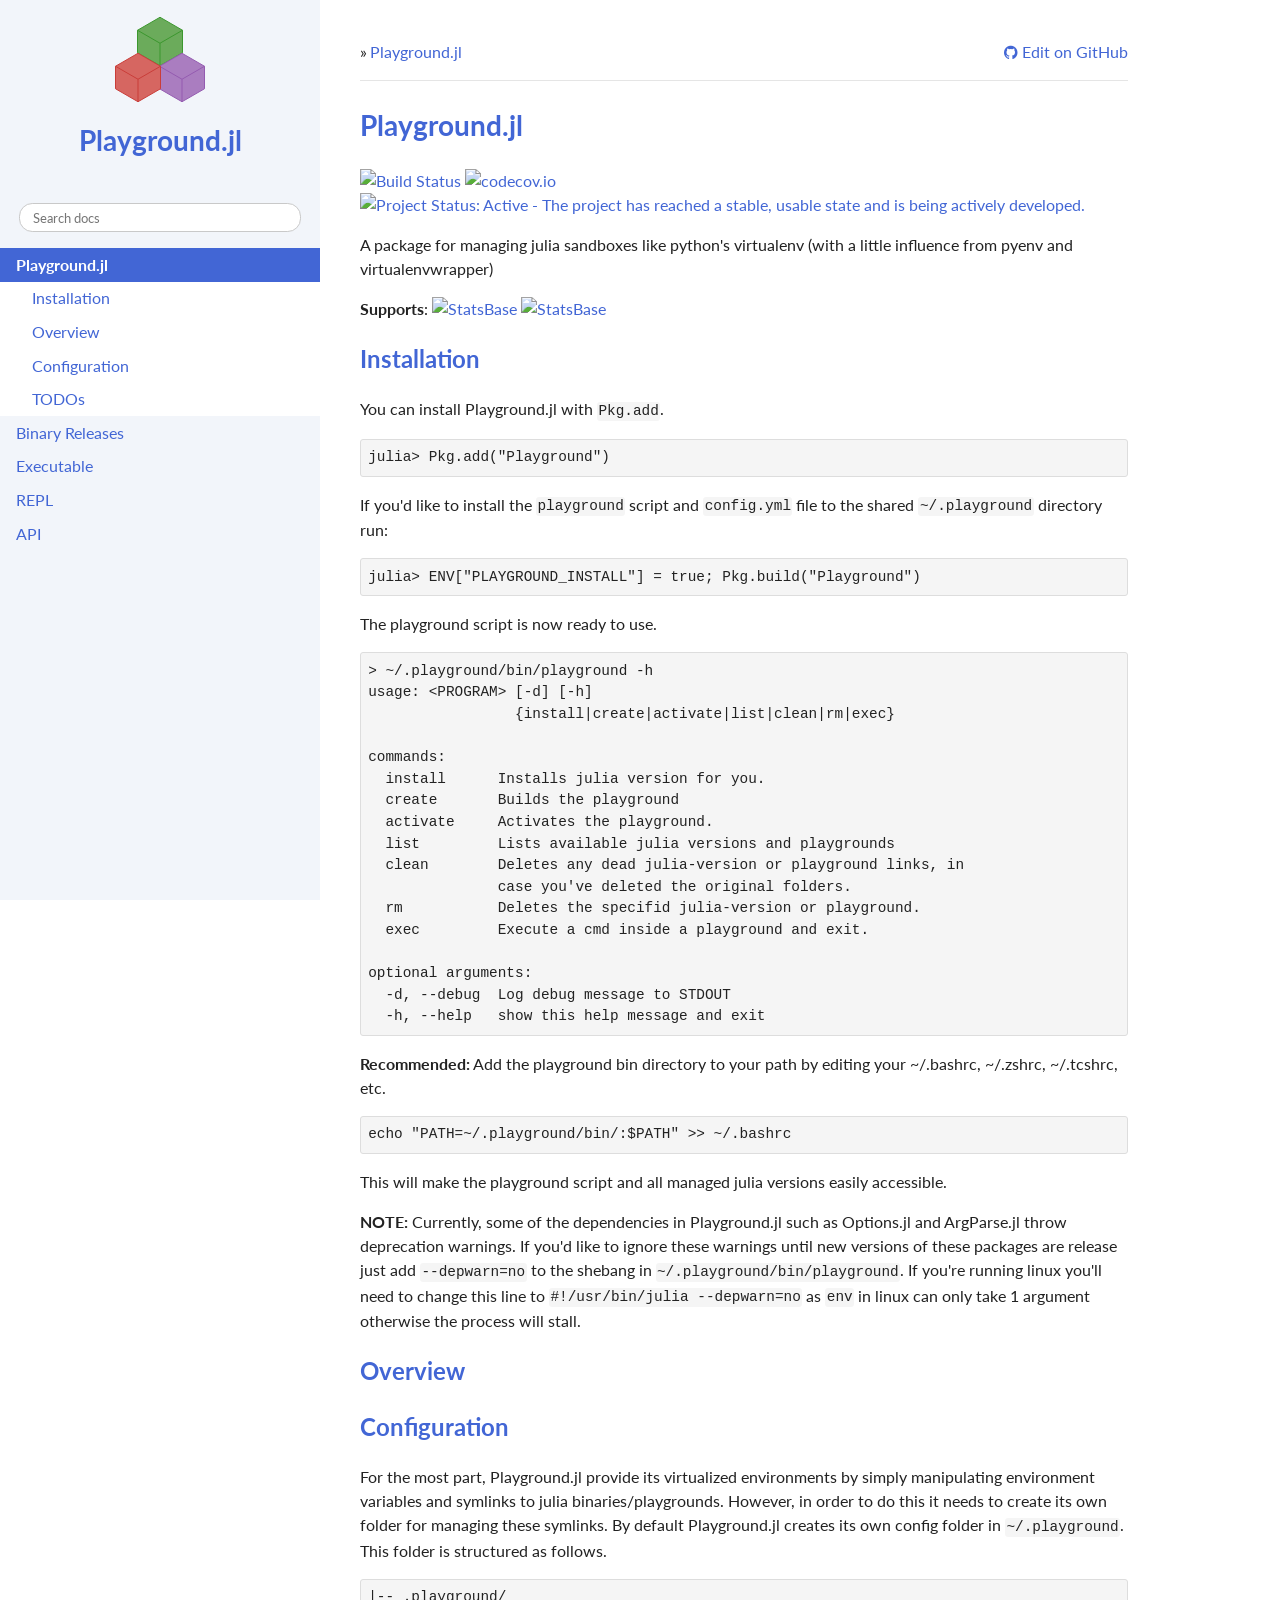
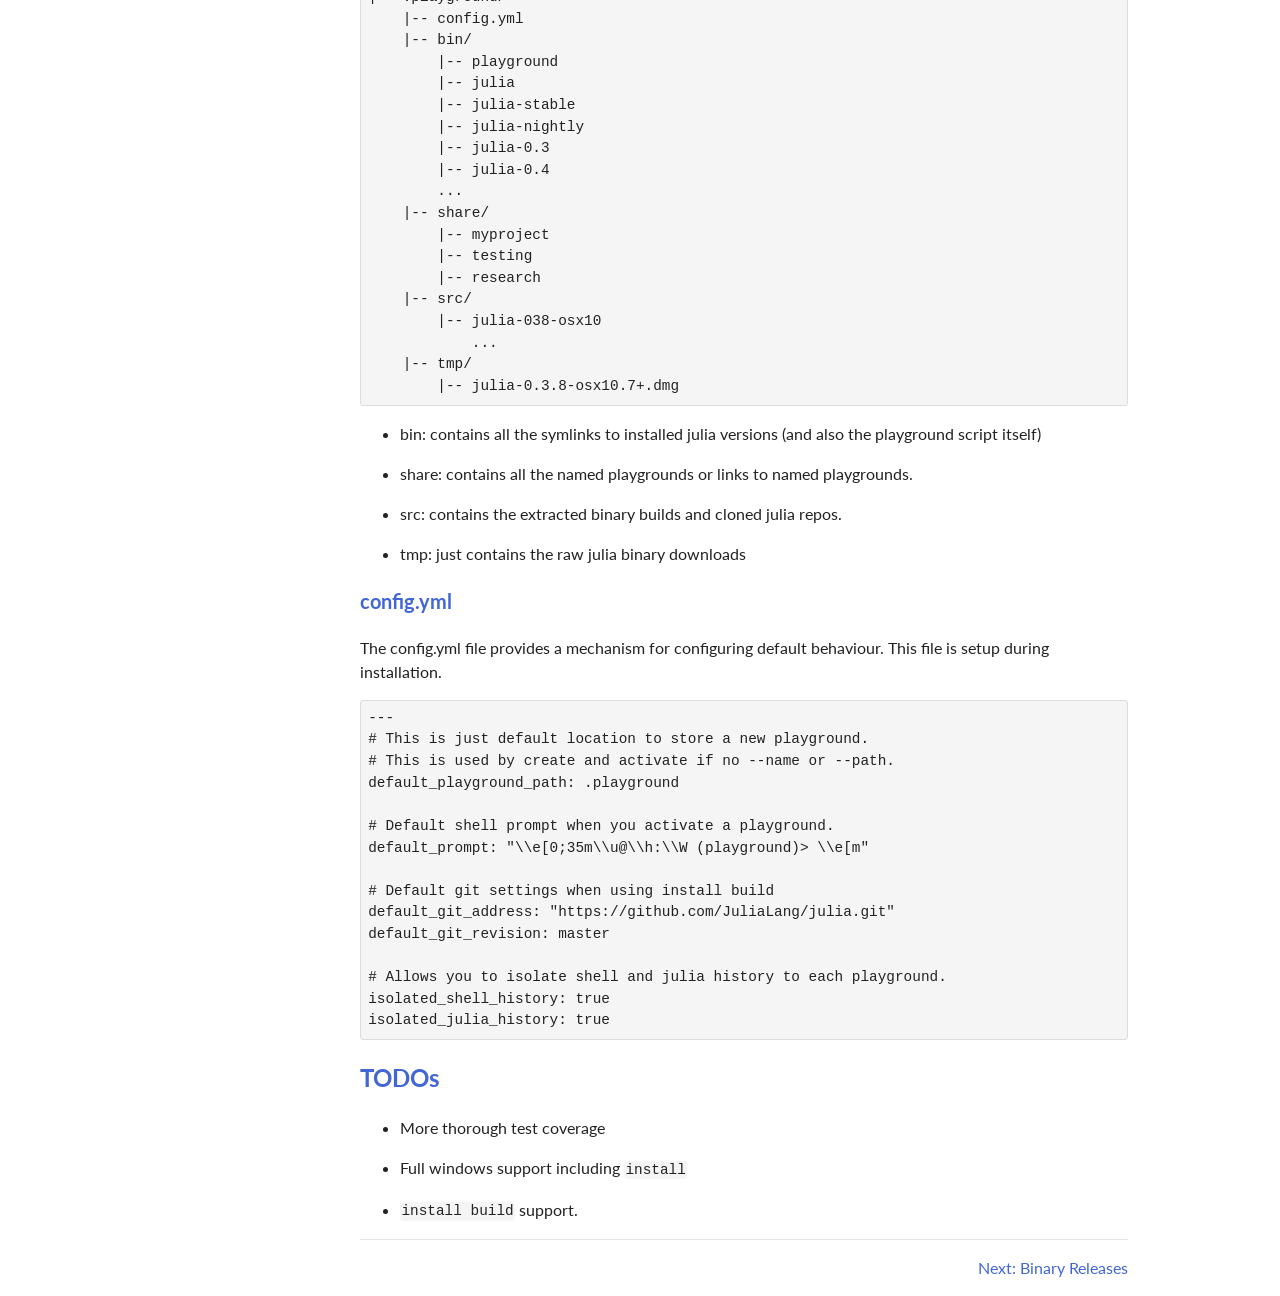
==== latest/index.html @ feac6e57 "build based on 93cf5fb" ====
<!DOCTYPE html>
<html lang="en"><head><meta charset="UTF-8"/><meta name="viewport" content="width=device-width, initial-scale=1.0"/><title>Playground.jl · Playground.jl</title><link href="https://cdnjs.cloudflare.com/ajax/libs/normalize/4.2.0/normalize.min.css" rel="stylesheet" type="text/css"/><link href="https://fonts.googleapis.com/css?family=Lato|Roboto+Mono" rel="stylesheet" type="text/css"/><link href="https://cdnjs.cloudflare.com/ajax/libs/font-awesome/4.6.3/css/font-awesome.min.css" rel="stylesheet" type="text/css"/><script>documenterBaseURL="."</script><script src="https://cdnjs.cloudflare.com/ajax/libs/require.js/2.2.0/require.min.js" data-main="assets/documenter.js"></script><script src="siteinfo.js"></script><script src="../versions.js"></script><link href="assets/highlightjs/default.css" rel="stylesheet" type="text/css"/><link href="assets/documenter.css" rel="stylesheet" type="text/css"/><link href="assets/playground.css" rel="stylesheet" type="text/css"/></head><body><nav class="toc"><a href="index.html"><img class="logo" src="assets/logo.png" alt="Playground.jl logo"/></a><h1>Playground.jl</h1><select id="version-selector" onChange="window.location.href=this.value" style="visibility: hidden"></select><form class="search" action="search.html"><input id="search-query" name="q" type="text" placeholder="Search docs"/></form><ul><li class="current"><a class="toctext" href="index.html">Playground.jl</a><ul class="internal"><li><a class="toctext" href="#Installation-1">Installation</a></li><li><a class="toctext" href="#Overview-1">Overview</a></li><li><a class="toctext" href="#Configuration-1">Configuration</a></li><li><a class="toctext" href="#TODOs-1">TODOs</a></li></ul></li><li><a class="toctext" href="binaries.html">Binary Releases</a></li><li><a class="toctext" href="executable.html">Executable</a></li><li><a class="toctext" href="repl.html">REPL</a></li><li><a class="toctext" href="api.html">API</a></li></ul></nav><article id="docs"><header><nav><ul><li><a href="index.html">Playground.jl</a></li></ul><a class="edit-page" href="https://github.com/rofinn/Playground.jl/tree/93cf5fbf18270cec70befbfcce1440424800cd14/docs/src/index.md"><span class="fa"></span> Edit on GitHub</a></nav><hr/><div id="topbar"><span>Playground.jl</span><a class="fa fa-bars" href="#"></a></div></header><h1><a class="nav-anchor" id="Playground.jl-1" href="#Playground.jl-1">Playground.jl</a></h1><p><a href="https://travis-ci.org/rofinn/Playground.jl"><img src="https://travis-ci.org/rofinn/Playground.jl.svg" alt="Build Status"/></a> <a href="http://codecov.io/github/rofinn/Playground.jl"><img src="http://codecov.io/github/rofinn/Playground.jl/coverage.svg" alt="codecov.io"/></a> <a href="http://www.repostatus.org/#active"><img src="http://www.repostatus.org/badges/latest/active.svg" alt="Project Status: Active - The project has reached a stable, usable state and is being actively developed."/></a></p><p>A package for managing julia sandboxes like python&#39;s virtualenv (with a little influence from pyenv and virtualenvwrapper)</p><p><strong>Supports</strong>: <a href="http://pkg.julialang.org/?pkg=Playground&amp;ver=0.5"><img src="http://pkg.julialang.org/badges/Playground_0.5.svg" alt="StatsBase"/></a> <a href="http://pkg.julialang.org/?pkg=Playground&amp;ver=0.6"><img src="http://pkg.julialang.org/badges/Playground_0.6.svg" alt="StatsBase"/></a></p><h2><a class="nav-anchor" id="Installation-1" href="#Installation-1">Installation</a></h2><p>You can install Playground.jl with <code>Pkg.add</code>.</p><pre><code class="language-julia">julia&gt; Pkg.add(&quot;Playground&quot;)</code></pre><p>If you&#39;d like to install the <code>playground</code> script and <code>config.yml</code> file to the shared <code>~/.playground</code> directory run:</p><pre><code class="language-julia">julia&gt; ENV[&quot;PLAYGROUND_INSTALL&quot;] = true; Pkg.build(&quot;Playground&quot;)</code></pre><p>The playground script is now ready to use.</p><pre><code class="language-shell">&gt; ~/.playground/bin/playground -h
usage: &lt;PROGRAM&gt; [-d] [-h]
                 {install|create|activate|list|clean|rm|exec}

commands:
  install      Installs julia version for you.
  create       Builds the playground
  activate     Activates the playground.
  list         Lists available julia versions and playgrounds
  clean        Deletes any dead julia-version or playground links, in
               case you&#39;ve deleted the original folders.
  rm           Deletes the specifid julia-version or playground.
  exec         Execute a cmd inside a playground and exit.

optional arguments:
  -d, --debug  Log debug message to STDOUT
  -h, --help   show this help message and exit</code></pre><p><strong>Recommended:</strong> Add the playground bin directory to your path by editing your ~/.bashrc, ~/.zshrc, ~/.tcshrc, etc.</p><pre><code class="language-shell">echo &quot;PATH=~/.playground/bin/:$PATH&quot; &gt;&gt; ~/.bashrc</code></pre><p>This will make the playground script and all managed julia versions easily accessible.</p><p><strong>NOTE:</strong> Currently, some of the dependencies in Playground.jl such as Options.jl and ArgParse.jl throw deprecation warnings. If you&#39;d like to ignore these warnings until new versions of these packages are release just add <code>--depwarn=no</code> to the shebang in <code>~/.playground/bin/playground</code>. If you&#39;re running linux you&#39;ll need to change this line to <code>#!/usr/bin/julia --depwarn=no</code> as <code>env</code> in linux can only take 1 argument otherwise the process will stall.</p><h2><a class="nav-anchor" id="Overview-1" href="#Overview-1">Overview</a></h2><h2><a class="nav-anchor" id="Configuration-1" href="#Configuration-1">Configuration</a></h2><p>For the most part, Playground.jl provide its virtualized environments by simply manipulating environment variables and symlinks to julia binaries/playgrounds. However, in order to do this it needs to create its own folder for managing these symlinks. By default Playground.jl creates its own config folder in <code>~/.playground</code>. This folder is structured as follows.</p><pre><code class="language-none">|-- .playground/
    |-- config.yml
    |-- bin/
        |-- playground
        |-- julia
        |-- julia-stable
        |-- julia-nightly
        |-- julia-0.3
        |-- julia-0.4
        ...
    |-- share/
        |-- myproject
        |-- testing
        |-- research
    |-- src/
        |-- julia-038-osx10
            ...
    |-- tmp/
        |-- julia-0.3.8-osx10.7+.dmg</code></pre><ul><li><p>bin: contains all the symlinks to installed julia versions (and also the playground script itself)</p></li><li><p>share: contains all the named playgrounds or links to named playgrounds.</p></li><li><p>src: contains the extracted binary builds and cloned julia repos.</p></li><li><p>tmp: just contains the raw julia binary downloads</p></li></ul><h3><a class="nav-anchor" id="config.yml-1" href="#config.yml-1">config.yml</a></h3><p>The config.yml file provides a mechanism for configuring default behaviour. This file is setup during installation.</p><pre><code class="language-none">---
# This is just default location to store a new playground.
# This is used by create and activate if no --name or --path.
default_playground_path: .playground

# Default shell prompt when you activate a playground.
default_prompt: &quot;\\e[0;35m\\u@\\h:\\W (playground)&gt; \\e[m&quot;

# Default git settings when using install build
default_git_address: &quot;https://github.com/JuliaLang/julia.git&quot;
default_git_revision: master

# Allows you to isolate shell and julia history to each playground.
isolated_shell_history: true
isolated_julia_history: true</code></pre><h2><a class="nav-anchor" id="TODOs-1" href="#TODOs-1">TODOs</a></h2><ul><li><p>More thorough test coverage</p></li><li><p>Full windows support including <code>install</code></p></li><li><p><code>install build</code> support.</p></li></ul><footer><hr/><a class="next" href="binaries.html"><span class="direction">Next</span><span class="title">Binary Releases</span></a></footer></article></body></html>
---- latest/assets/highlightjs/default.css ----
/*

Original highlight.js style (c) Ivan Sagalaev <maniac@softwaremaniacs.org>

*/

.hljs {
  display: block;
  overflow-x: auto;
  padding: 0.5em;
  background: #F0F0F0;
}


/* Base color: saturation 0; */

.hljs,
.hljs-subst {
  color: #444;
}

.hljs-comment {
  color: #888888;
}

.hljs-keyword,
.hljs-attribute,
.hljs-selector-tag,
.hljs-meta-keyword,
.hljs-doctag,
.hljs-name {
  font-weight: bold;
}


/* User color: hue: 0 */

.hljs-type,
.hljs-string,
.hljs-number,
.hljs-selector-id,
.hljs-selector-class,
.hljs-quote,
.hljs-template-tag,
.hljs-deletion {
  color: #880000;
}

.hljs-title,
.hljs-section {
  color: #880000;
  font-weight: bold;
}

.hljs-regexp,
.hljs-symbol,
.hljs-variable,
.hljs-template-variable,
.hljs-link,
.hljs-selector-attr,
.hljs-selector-pseudo {
  color: #BC6060;
}


/* Language color: hue: 90; */

.hljs-literal {
  color: #78A960;
}

.hljs-built_in,
.hljs-bullet,
.hljs-code,
.hljs-addition {
  color: #397300;
}


/* Meta color: hue: 200 */

.hljs-meta {
  color: #1f7199;
}

.hljs-meta-string {
  color: #4d99bf;
}


/* Misc effects */

.hljs-emphasis {
  font-style: italic;
}

.hljs-strong {
  font-weight: bold;
}
---- latest/assets/documenter.css ----
/*
 * The default CSS style for Documenter.jl generated sites
 *
 * Heavily inspired by the Julia Sphinx theme
 *     https://github.com/JuliaLang/JuliaDoc
 * which extends the sphinx_rtd_theme
 *     https://github.com/snide/sphinx_rtd_theme
 *
 * Part of Documenter.jl
 *     https://github.com/JuliaDocs/Documenter.jl
 *
 * License: MIT
 */

/* fonts */
body, input {
  font-family: 'Lato', 'Helvetica Neue', Arial, sans-serif;
  font-size: 16px;
  color: #222;
  text-rendering: optimizeLegibility;
}

pre, code {
  font-family: 'Roboto Mono', Monaco, courier, monospace;
  font-size: 0.90em;
}

pre code {
  font-size: 1em;
}

a {
    color: #2980b9;
    text-decoration: none;
}

a:hover {
    color: #3091d1;
}

a:visited {
    color: #9b59b6;
}

body {
    line-height: 1.5;
}

h1 { font-size: 1.75em; }
h2 { font-size: 1.50em; }
h3 { font-size: 1.25em; }
h4 { font-size: 1.15em; }
h5 { font-size: 1.10em; }
h6 { font-size: 1em; }

h4, h5, h6 {
    margin: 1em 0;
}

img {
    max-width: 100%;
}

table {
    border-collapse: collapse;
    margin: 1em 0;
}

th, td {
    border: 1px solid #e1e4e5;
    padding: 0.5em 1em;
}

th {
    border-bottom-width: 2px;
}

tr:nth-child(even) {
    background-color: #f3f6f6;
}

hr {
    border: 0;
    border-top: 1px solid #e5e5e5;
}

/* Inline code and code blocks */

code {
    padding: 0.1em;
    background-color: rgba(0,0,0,.04);
    border-radius: 3px;
}

pre {
    background-color: #f5f5f5;
    border: 1px solid #dddddd;
    border-radius: 3px;
    padding: 0.5em;
    overflow: auto;
}

pre code {
    padding: 0;
    background-color: initial;
}

/* Headers in admonitions and docstrings */
.admonition h1,
article section.docstring h1 {
    font-size: 1.25em;
}

.admonition h2,
article section.docstring h2 {
    font-size: 1.10em;
}

.admonition h3,
.admonition h4,
.admonition h5,
.admonition h6,
article section.docstring h3,
article section.docstring h4,
article section.docstring h5,
article section.docstring h6 {
    font-size: 1em;
}

/* Navigation */
nav.toc {
    position: fixed;
    top: 0;
    left: 0;
    bottom: 0;
    width: 20em;
    overflow-y: auto;
    padding: 1em 0;
    background-color: #fcfcfc;
    box-shadow: inset -14px 0px 5px -12px rgb(210,210,210);
}

nav.toc .logo {
    margin: 0 auto;
    display: block;
    max-height: 6em;
    max-width: 18em;
}

nav.toc h1 {
    text-align: center;
    margin-top: .57em;
    margin-bottom: 0;
}

nav.toc select {
    display: block;
    height: 2em;
    padding: 0 1.6em 0 1em;
    min-width: 7em;
    max-width: 90%;
    max-width: calc(100% - 5em);
    margin: 0 auto;
    font-size: .83em;
    border: 1px solid #c9c9c9;
    border-radius: 1em;

    /* TODO: doesn't seem to be centered on Safari */
    text-align: center;
    text-align-last: center;

    appearance: none;
    -moz-appearance: none;
    -webkit-appearance: none;

    background: white url("arrow.svg");
    background-size: 1.155em;
    background-repeat: no-repeat;
    background-position: right;
}

nav.toc select:hover {
    border: 1px solid #a0a0a0;
}

nav.toc select option {
    text-align: center;
}

nav.toc input {
    display: block;
    height: 2em;
    width: 90%;
    width: calc(100% - 5em);
    margin: 1.2em auto;
    padding: 0 1em;
    border: 1px solid #c9c9c9;
    border-radius: 1em;
    font-size: .83em;
}

nav.toc > ul * {
    margin: 0;
}

nav.toc ul {
    color: #404040;
    padding: 0;
    list-style: none;
}

nav.toc ul .toctext {
    color: inherit;
    display: block;
}

nav.toc ul a:hover {
    color: #fcfcfc;
    background-color: #4e4a4a;
}

nav.toc ul.internal a {
    color: inherit;
    display: block;
}

nav.toc ul.internal a:hover {
    background-color: #d6d6d6;
}

nav.toc ul.internal {
    background-color: #e3e3e3;
    box-shadow: inset -14px 0px 5px -12px rgb(210,210,210);
    list-style: none;
}

nav.toc ul.internal li.toplevel {
    border-top: 1px solid #c9c9c9;
    font-weight: bold;
}

nav.toc ul.internal li.toplevel:first-child {
    border-top: none;
}

nav.toc .toctext {
    padding-top: 0.3em;
    padding-bottom: 0.3em;
    padding-right: 1em;
}

nav.toc ul .toctext {
    padding-left: 1em;
}

nav.toc ul ul .toctext {
    padding-left: 2em;
}

nav.toc ul ul ul .toctext {
    padding-left: 3em;
}

nav.toc li.current > .toctext {
    border-top: 1px solid #c9c9c9;
    border-bottom: 1px solid #c9c9c9;
    color: #404040;
    font-weight: bold;
    background-color: white;
}

article {
    margin-left: 20em;
    min-width: 20em;
    max-width: 48em;
    padding: 2em;
}

article > header {}

article > header div#topbar {
    display: none;
}

article > header nav ul {
    display: inline-block;
    list-style: none;
    margin: 0;
    padding: 0;
}

article > header nav li {
    display: inline-block;
    padding-right: 0.2em;
}

article > header nav li:before {
    content: "»";
    padding-right: 0.2em;
}

article > header .edit-page {
    float: right;
}

article > footer {}

article > footer a.prev {
    float: left;
}
article > footer a.next {
    float: right;
}

article > footer a .direction:after {
    content: ": ";
}

article hr {
    margin: 1em 0;
}

article section.docstring {
    border: 1px solid #ddd;
    margin: 0.5em 0;
    padding: 0.5em;
    border-radius: 3px;
}

article section.docstring .docstring-header {
    margin-bottom: 1em;
}

article section.docstring .docstring-binding {
    color: #333;
    font-weight: bold;
}

article section.docstring .docstring-category {
    font-style: italic;
}

article section.docstring a.source-link {
  float: left;
  font-weight: bold;
}

.nav-anchor,
.nav-anchor:hover,
.nav-anchor:visited {
    color: #333;
}

/*
 * Admonitions
 *
 * Colors (title, body)
 * warning: #f0b37e #ffedcc (orange)
 * note:    #6ab0de #e7f2fa (blue)
 * tip:     #1abc9c #dbfaf4 (green)
*/
.admonition {
    border-radius: 3px;
    background-color: #eeeeee;
}

.admonition-title {
    border-radius: 3px 3px 0 0;
    background-color: #9b9b9b;
    padding: 0.15em 0.5em;
}

.admonition-text {
    padding: 0.5em;
}

.admonition-text > :first-child {
    margin-top: 0;
}

.admonition-text > :last-child {
    margin-bottom: 0;
}

.admonition > .admonition-title:before {
    font-family: "FontAwesome";
    margin-right: 5px;
    content: "\f06a";
}

.admonition.warning > .admonition-title {
    background-color: #f0b37e;
}

.admonition.warning {
    background-color: #ffedcc;
}

.admonition.note > .admonition-title {
    background-color: #6ab0de;
}

.admonition.note {
    background-color: #e7f2fa;
}

.admonition.tip > .admonition-title {
    background-color: #1abc9c;
}

.admonition.tip {
    background-color: #dbfaf4;
}


/* footnotes */
.footnote {
    padding-left: 0.8em;
    border-left: 2px solid #ccc;
}

/* Search page */
#search-results .category {
    font-size: smaller;
}

#search-results .category:before {
    content: " ";
}

/* Overriding the <code> block style of highligh.js.
 * We have to override the padding and the background-color, since we style this
 * part ourselves. Specifically, we style the <pre> surrounding the <code>, while
 * highlight.js applies the .hljs style directly to the <code> tag.
 */
.hljs {
    background-color: transparent;
    padding: 0;
}

@media only screen and (max-width: 768px) {
    nav.toc {
        position: fixed;
        overflow-y: scroll;
        width: 16em;
        left: -16em;
        -webkit-overflow-scrolling: touch;
        -webkit-transition-property: left; /* Safari */
        -webkit-transition-duration: 0.3s; /* Safari */
        transition-property: left;
        transition-duration: 0.3s;
        -webkit-transition-timing-function: ease-out; /* Safari */
        transition-timing-function: ease-out;
        z-index: 2;
    }

    nav.toc.show {
        left: 0;
    }

    article {
        margin-left: 0;
        padding: 3em 0.9em 0 0.9em; /* top right bottom left */
        overflow-wrap: break-word;
    }

    article > header {
        position: fixed;
        left: 0;
        z-index: 1;
    }

    article > header nav, hr {
        display: none;
    }

    article > header div#topbar {
        display: block; /* is mobile */
        position: fixed;
        width: 100%;
        height: 1.5em;
        padding-top: 1em;
        padding-bottom: 1em;
        background-color: #fcfcfc;
        box-shadow: 0 1px 3px rgba(0,0,0,.26);
        top: 0;
        -webkit-transition-property: top; /* Safari */
        -webkit-transition-duration: 0.3s; /* Safari */
        transition-property: top;
        transition-duration: 0.3s;
    }

    article > header div#topbar.headroom--unpinned.headroom--not-top.headroom--not-bottom {
        top: -4em;
        -webkit-transition-property: top; /* Safari */
        -webkit-transition-duration: 0.7s; /* Safari */
        transition-property: top;
        transition-duration: 0.7s;
    }

    article > header div#topbar span {
        position: fixed;
        width: 80%;
        height: 1.5em;
        margin-top: -0.1em;
        margin-left: 0.9em;
        font-size: 1.2em;
        overflow: hidden;
    }

    article > header div#topbar a.fa-bars {
        float: right;
        padding: 0.6em;
        margin-top: -0.6em;
        margin-right: 0.3em;
        font-size: 1.5em;
    }

    article > header div#topbar a.fa-bars:visited {
        color: #3091d1;
    }

    article table {
        overflow-x: auto;
        display: block;
    }

    article div.MathJax_Display {
        overflow: scroll;
    }

    article span.MathJax {
        overflow: hidden;
    }
}

@media only screen and (max-width: 320px) {
    body {
        font-size: 15px;
    }
}
---- latest/assets/playground.css ----
/* Links */

a {
    color: #4266D5;
}

a:hover, a:focus {
    color: #4266D5;
}

/* unvisited link */
a:link {
    color: #4266D5;
}

/* Navigation */

nav.toc ul a:hover,
nav.toc ul.internal a:hover {
    color: #FFFFFF;
    background-color: #4266D5;
}

nav.toc ul .toctext {
    color: #4266D5;
}

nav.toc {
    box-shadow: none;
    color: #4266D5;
    background-color: #F2F5FA;
}


nav.toc li.current > .toctext {
    color: #FFFFFF;
    background-color: #4266D5;
    border-top-width: 0px;
    border-bottom-width: 0px;
}

nav.toc ul.internal a {
    color: #4266D5;
    background-color: #FFFFFF;
}

/* Text */

article#docs a.nav-anchor {
    color: #4266D5;
}

article#docs blockquote {
    font-style: italic;
}

/* Code */

code .hljs-meta {
    color: #4266D5;
}

code .hljs-keyword {
    color: #4266D5;
}

pre, code {
    font-family: "Liberation Mono", "Consolas", "DejaVu Sans Mono", "Ubuntu Mono", "Courier New", "andale mono", "lucida console", monospace;
}
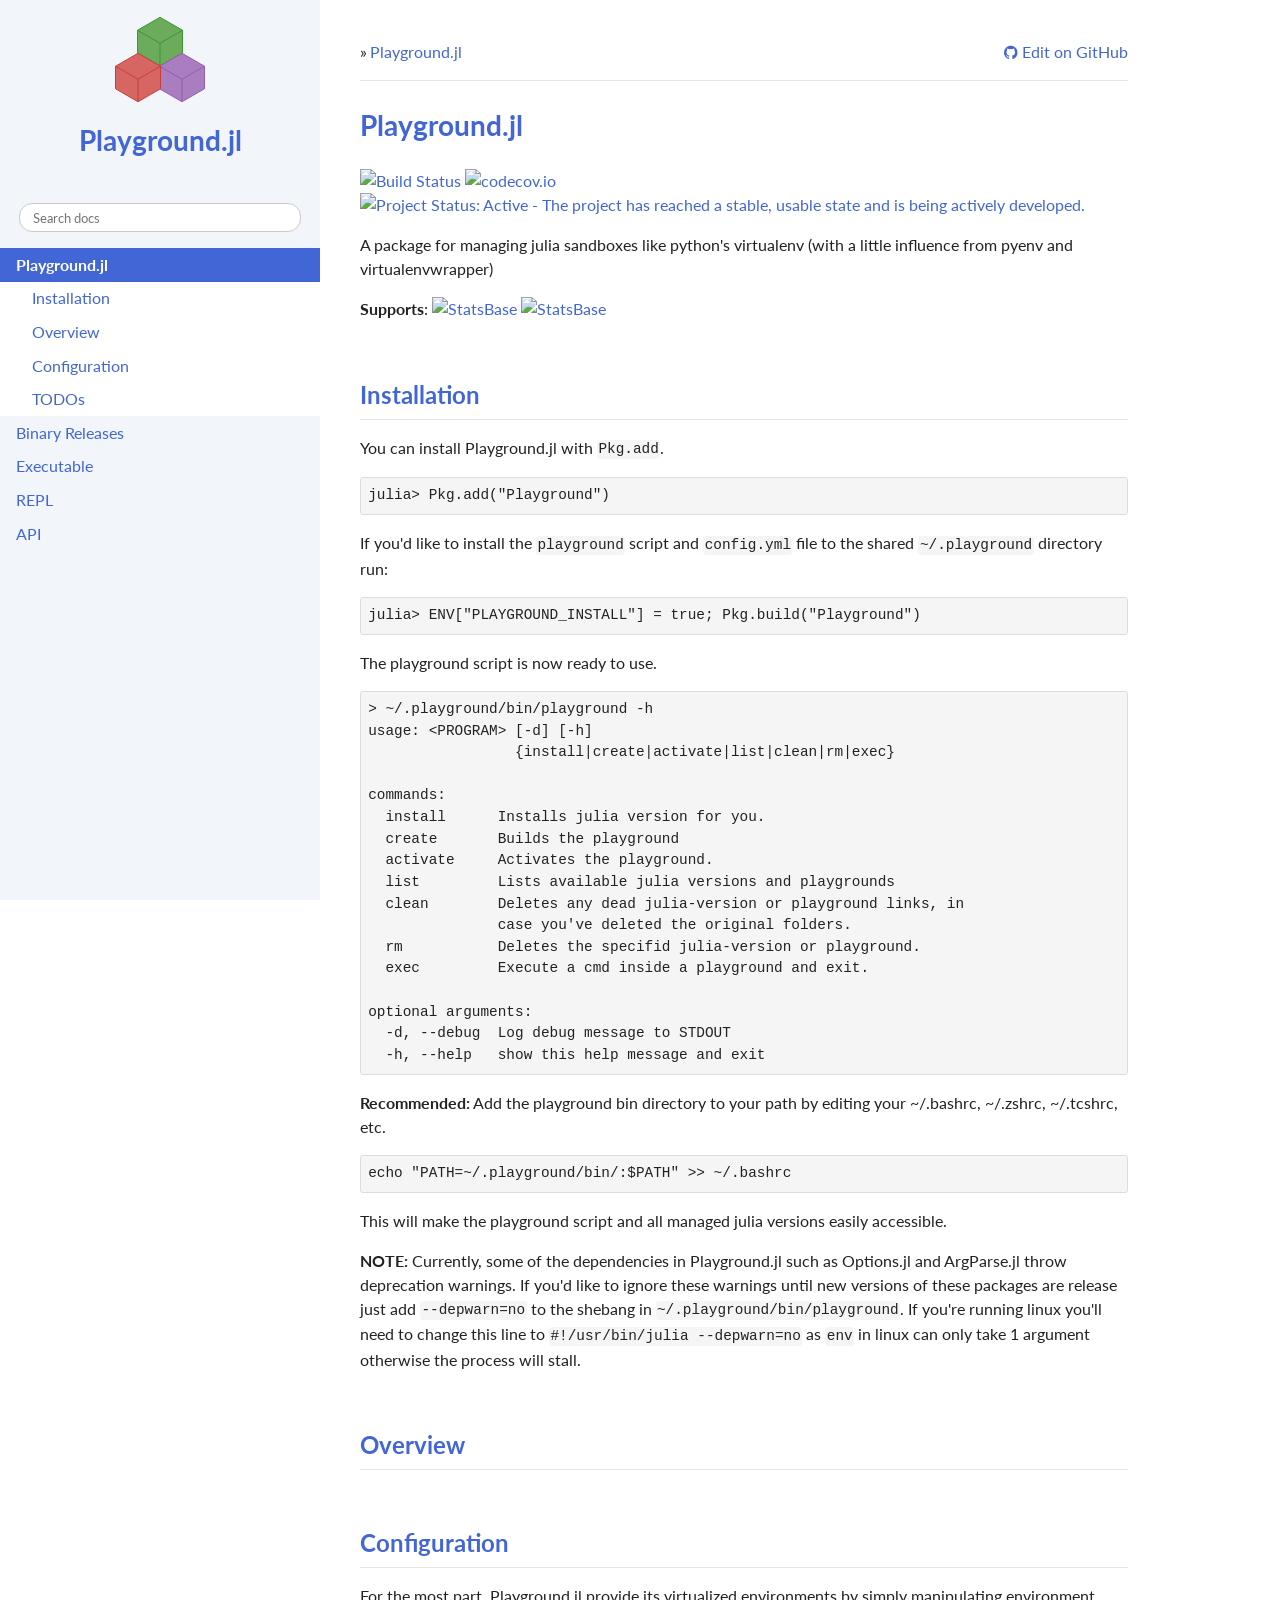
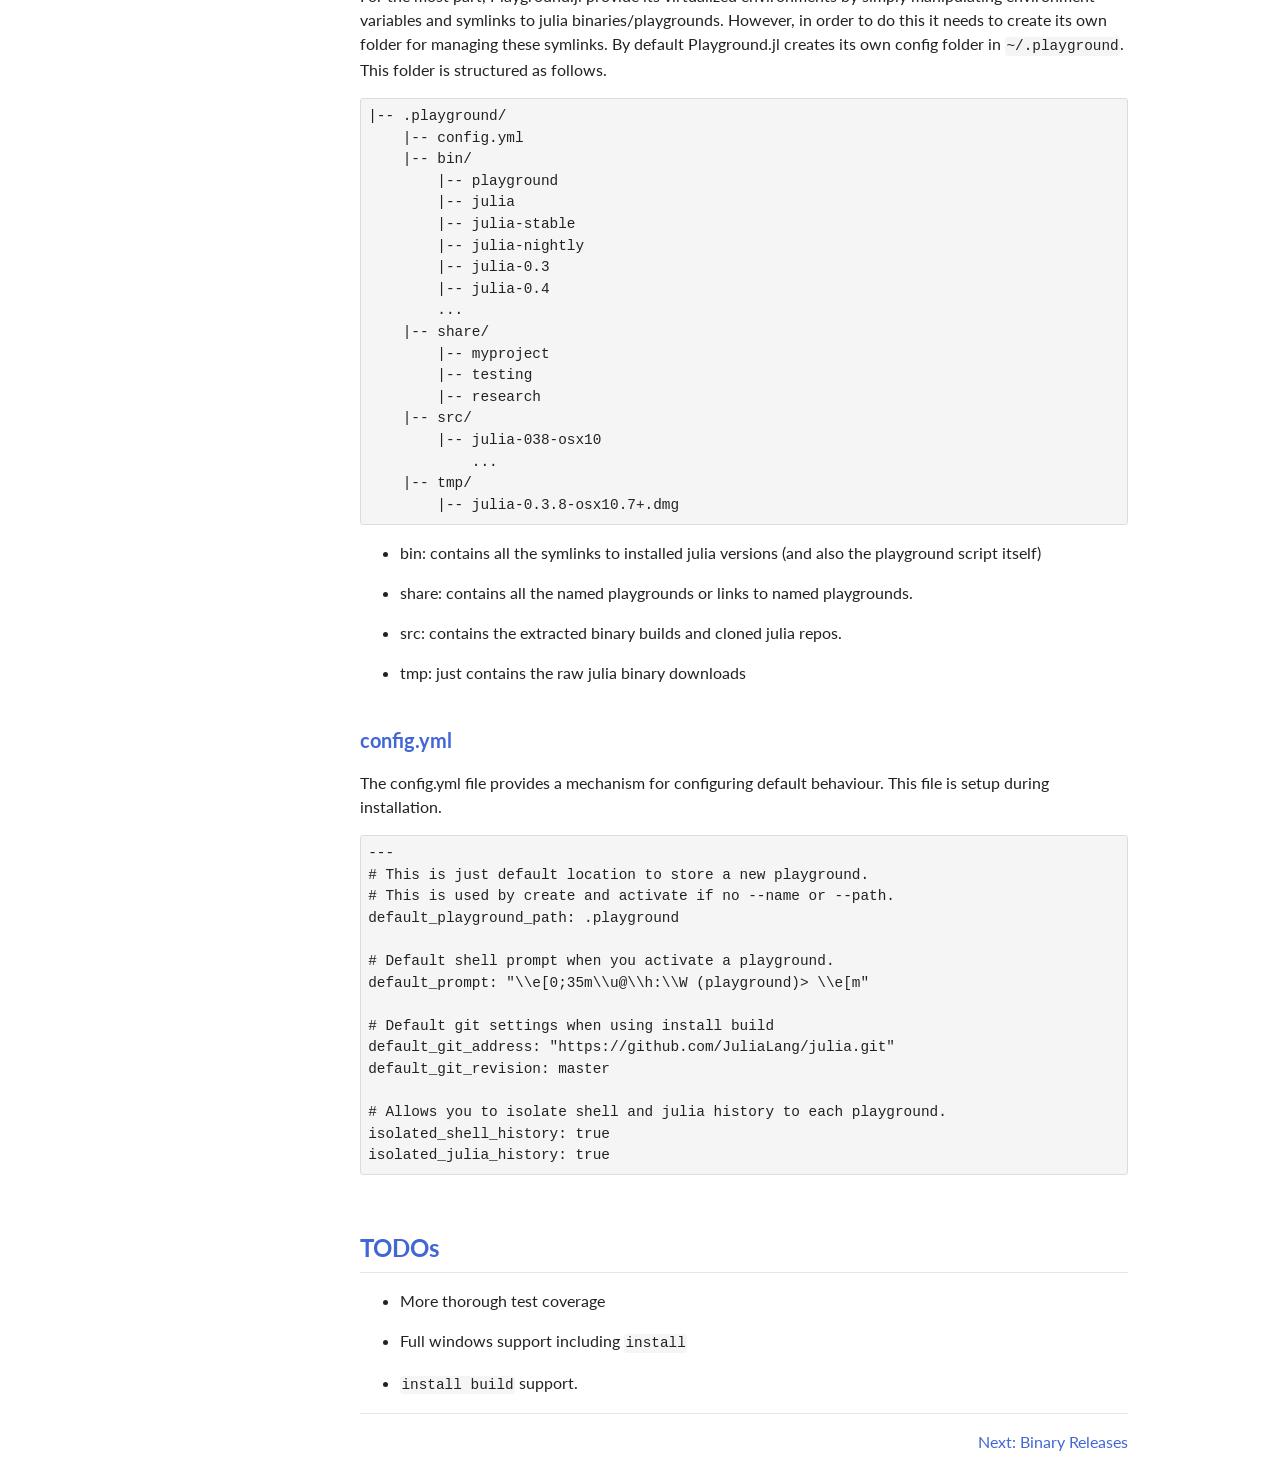
==== commit fd85fca2: "build based on c08a8fb" ====
--- a/latest/index.html
+++ b/latest/index.html
@@ -1,5 +1,5 @@
 <!DOCTYPE html>
-<html lang="en"><head><meta charset="UTF-8"/><meta name="viewport" content="width=device-width, initial-scale=1.0"/><title>Playground.jl · Playground.jl</title><link href="https://cdnjs.cloudflare.com/ajax/libs/normalize/4.2.0/normalize.min.css" rel="stylesheet" type="text/css"/><link href="https://fonts.googleapis.com/css?family=Lato|Roboto+Mono" rel="stylesheet" type="text/css"/><link href="https://cdnjs.cloudflare.com/ajax/libs/font-awesome/4.6.3/css/font-awesome.min.css" rel="stylesheet" type="text/css"/><script>documenterBaseURL="."</script><script src="https://cdnjs.cloudflare.com/ajax/libs/require.js/2.2.0/require.min.js" data-main="assets/documenter.js"></script><script src="siteinfo.js"></script><script src="../versions.js"></script><link href="assets/highlightjs/default.css" rel="stylesheet" type="text/css"/><link href="assets/documenter.css" rel="stylesheet" type="text/css"/><link href="assets/playground.css" rel="stylesheet" type="text/css"/></head><body><nav class="toc"><a href="index.html"><img class="logo" src="assets/logo.png" alt="Playground.jl logo"/></a><h1>Playground.jl</h1><select id="version-selector" onChange="window.location.href=this.value" style="visibility: hidden"></select><form class="search" action="search.html"><input id="search-query" name="q" type="text" placeholder="Search docs"/></form><ul><li class="current"><a class="toctext" href="index.html">Playground.jl</a><ul class="internal"><li><a class="toctext" href="#Installation-1">Installation</a></li><li><a class="toctext" href="#Overview-1">Overview</a></li><li><a class="toctext" href="#Configuration-1">Configuration</a></li><li><a class="toctext" href="#TODOs-1">TODOs</a></li></ul></li><li><a class="toctext" href="binaries.html">Binary Releases</a></li><li><a class="toctext" href="executable.html">Executable</a></li><li><a class="toctext" href="repl.html">REPL</a></li><li><a class="toctext" href="api.html">API</a></li></ul></nav><article id="docs"><header><nav><ul><li><a href="index.html">Playground.jl</a></li></ul><a class="edit-page" href="https://github.com/rofinn/Playground.jl/tree/93cf5fbf18270cec70befbfcce1440424800cd14/docs/src/index.md"><span class="fa"></span> Edit on GitHub</a></nav><hr/><div id="topbar"><span>Playground.jl</span><a class="fa fa-bars" href="#"></a></div></header><h1><a class="nav-anchor" id="Playground.jl-1" href="#Playground.jl-1">Playground.jl</a></h1><p><a href="https://travis-ci.org/rofinn/Playground.jl"><img src="https://travis-ci.org/rofinn/Playground.jl.svg" alt="Build Status"/></a> <a href="http://codecov.io/github/rofinn/Playground.jl"><img src="http://codecov.io/github/rofinn/Playground.jl/coverage.svg" alt="codecov.io"/></a> <a href="http://www.repostatus.org/#active"><img src="http://www.repostatus.org/badges/latest/active.svg" alt="Project Status: Active - The project has reached a stable, usable state and is being actively developed."/></a></p><p>A package for managing julia sandboxes like python&#39;s virtualenv (with a little influence from pyenv and virtualenvwrapper)</p><p><strong>Supports</strong>: <a href="http://pkg.julialang.org/?pkg=Playground&amp;ver=0.5"><img src="http://pkg.julialang.org/badges/Playground_0.5.svg" alt="StatsBase"/></a> <a href="http://pkg.julialang.org/?pkg=Playground&amp;ver=0.6"><img src="http://pkg.julialang.org/badges/Playground_0.6.svg" alt="StatsBase"/></a></p><h2><a class="nav-anchor" id="Installation-1" href="#Installation-1">Installation</a></h2><p>You can install Playground.jl with <code>Pkg.add</code>.</p><pre><code class="language-julia">julia&gt; Pkg.add(&quot;Playground&quot;)</code></pre><p>If you&#39;d like to install the <code>playground</code> script and <code>config.yml</code> file to the shared <code>~/.playground</code> directory run:</p><pre><code class="language-julia">julia&gt; ENV[&quot;PLAYGROUND_INSTALL&quot;] = true; Pkg.build(&quot;Playground&quot;)</code></pre><p>The playground script is now ready to use.</p><pre><code class="language-shell">&gt; ~/.playground/bin/playground -h
+<html lang="en"><head><meta charset="UTF-8"/><meta name="viewport" content="width=device-width, initial-scale=1.0"/><title>Playground.jl · Playground.jl</title><link href="https://cdnjs.cloudflare.com/ajax/libs/normalize/4.2.0/normalize.min.css" rel="stylesheet" type="text/css"/><link href="https://fonts.googleapis.com/css?family=Lato|Roboto+Mono" rel="stylesheet" type="text/css"/><link href="https://cdnjs.cloudflare.com/ajax/libs/font-awesome/4.6.3/css/font-awesome.min.css" rel="stylesheet" type="text/css"/><link href="https://cdnjs.cloudflare.com/ajax/libs/highlight.js/9.12.0/styles/default.min.css" rel="stylesheet" type="text/css"/><script>documenterBaseURL="."</script><script src="https://cdnjs.cloudflare.com/ajax/libs/require.js/2.2.0/require.min.js" data-main="assets/documenter.js"></script><script src="siteinfo.js"></script><script src="../versions.js"></script><link href="assets/documenter.css" rel="stylesheet" type="text/css"/><link href="assets/playground.css" rel="stylesheet" type="text/css"/></head><body><nav class="toc"><a href="index.html"><img class="logo" src="assets/logo.png" alt="Playground.jl logo"/></a><h1>Playground.jl</h1><select id="version-selector" onChange="window.location.href=this.value" style="visibility: hidden"></select><form class="search" id="search-form" action="search.html"><input id="search-query" name="q" type="text" placeholder="Search docs"/></form><ul><li class="current"><a class="toctext" href="index.html">Playground.jl</a><ul class="internal"><li><a class="toctext" href="#Installation-1">Installation</a></li><li><a class="toctext" href="#Overview-1">Overview</a></li><li><a class="toctext" href="#Configuration-1">Configuration</a></li><li><a class="toctext" href="#TODOs-1">TODOs</a></li></ul></li><li><a class="toctext" href="binaries.html">Binary Releases</a></li><li><a class="toctext" href="executable.html">Executable</a></li><li><a class="toctext" href="repl.html">REPL</a></li><li><a class="toctext" href="api.html">API</a></li></ul></nav><article id="docs"><header><nav><ul><li><a href="index.html">Playground.jl</a></li></ul><a class="edit-page" href="https://github.com/rofinn/Playground.jl/blob/master/docs/src/index.md"><span class="fa"></span> Edit on GitHub</a></nav><hr/><div id="topbar"><span>Playground.jl</span><a class="fa fa-bars" href="#"></a></div></header><h1><a class="nav-anchor" id="Playground.jl-1" href="#Playground.jl-1">Playground.jl</a></h1><p><a href="https://travis-ci.org/rofinn/Playground.jl"><img src="https://travis-ci.org/rofinn/Playground.jl.svg" alt="Build Status"/></a> <a href="http://codecov.io/github/rofinn/Playground.jl"><img src="http://codecov.io/github/rofinn/Playground.jl/coverage.svg" alt="codecov.io"/></a> <a href="http://www.repostatus.org/#active"><img src="http://www.repostatus.org/badges/latest/active.svg" alt="Project Status: Active - The project has reached a stable, usable state and is being actively developed."/></a></p><p>A package for managing julia sandboxes like python&#39;s virtualenv (with a little influence from pyenv and virtualenvwrapper)</p><p><strong>Supports</strong>: <a href="http://pkg.julialang.org/?pkg=Playground&amp;ver=0.5"><img src="http://pkg.julialang.org/badges/Playground_0.5.svg" alt="StatsBase"/></a> <a href="http://pkg.julialang.org/?pkg=Playground&amp;ver=0.6"><img src="http://pkg.julialang.org/badges/Playground_0.6.svg" alt="StatsBase"/></a></p><h2><a class="nav-anchor" id="Installation-1" href="#Installation-1">Installation</a></h2><p>You can install Playground.jl with <code>Pkg.add</code>.</p><pre><code class="language-julia">julia&gt; Pkg.add(&quot;Playground&quot;)</code></pre><p>If you&#39;d like to install the <code>playground</code> script and <code>config.yml</code> file to the shared <code>~/.playground</code> directory run:</p><pre><code class="language-julia">julia&gt; ENV[&quot;PLAYGROUND_INSTALL&quot;] = true; Pkg.build(&quot;Playground&quot;)</code></pre><p>The playground script is now ready to use.</p><pre><code class="language-shell">&gt; ~/.playground/bin/playground -h
 usage: &lt;PROGRAM&gt; [-d] [-h]
                  {install|create|activate|list|clean|rm|exec}
 
--- a/latest/assets/documenter.css
+++ b/latest/assets/documenter.css
@@ -20,7 +20,7 @@
   text-rendering: optimizeLegibility;
 }
 
-pre, code {
+pre, code, kbd {
   font-family: 'Roboto Mono', Monaco, courier, monospace;
   font-size: 0.90em;
 }
@@ -46,15 +46,37 @@
     line-height: 1.5;
 }
 
-h1 { font-size: 1.75em; }
-h2 { font-size: 1.50em; }
-h3 { font-size: 1.25em; }
+h1 {
+    font-size: 1.75em;
+}
+
+/* Unless the <h1> the is very first thing on the page (i.e. the second element
+ * in the <article>, * after the <header>, we add some additional styling to it
+ * to make it stand out a bit more. This way we get a reasonable fallback if CSS3
+ * selectors are not supported in the browser.
+ */
+article > h1:not(:nth-child(2)) {
+    margin: 2.5em 0 0;
+    padding-bottom: 0.30em;
+    border-bottom: 1px solid #e5e5e5;
+}
+h2 {
+    font-size: 1.50em;
+    margin: 2.3em 0 0;
+    padding-bottom: 0.25em;
+    border-bottom: 1px solid #e5e5e5;
+}
+h3 {
+    font-size: 1.25em;
+    margin: 2.0em 0 0;
+}
 h4 { font-size: 1.15em; }
 h5 { font-size: 1.10em; }
 h6 { font-size: 1em; }
 
 h4, h5, h6 {
-    margin: 1em 0;
+    margin-top: 1.5em;
+    margin-bottom: 1em;
 }
 
 img {
@@ -103,6 +125,20 @@
 pre code {
     padding: 0;
     background-color: initial;
+}
+
+kbd {
+    font-size: 0.70em;
+    display: inline-block;
+    padding: 0.1em 0.5em 0.4em 0.5em;
+    line-height: 1.0em;
+    color: #444d56;
+    vertical-align: middle;
+    background-color: #fafbfc;
+    border: solid 1px #c6cbd1;
+    border-bottom-color: #959da5;
+    border-radius: 3px;
+    box-shadow: inset 0 -1px 0 #959da5;
 }
 
 /* Headers in admonitions and docstrings */
@@ -341,8 +377,8 @@
 }
 
 article section.docstring a.source-link {
-  float: left;
-  font-weight: bold;
+    display: block;
+    font-weight: bold;
 }
 
 .nav-anchor,
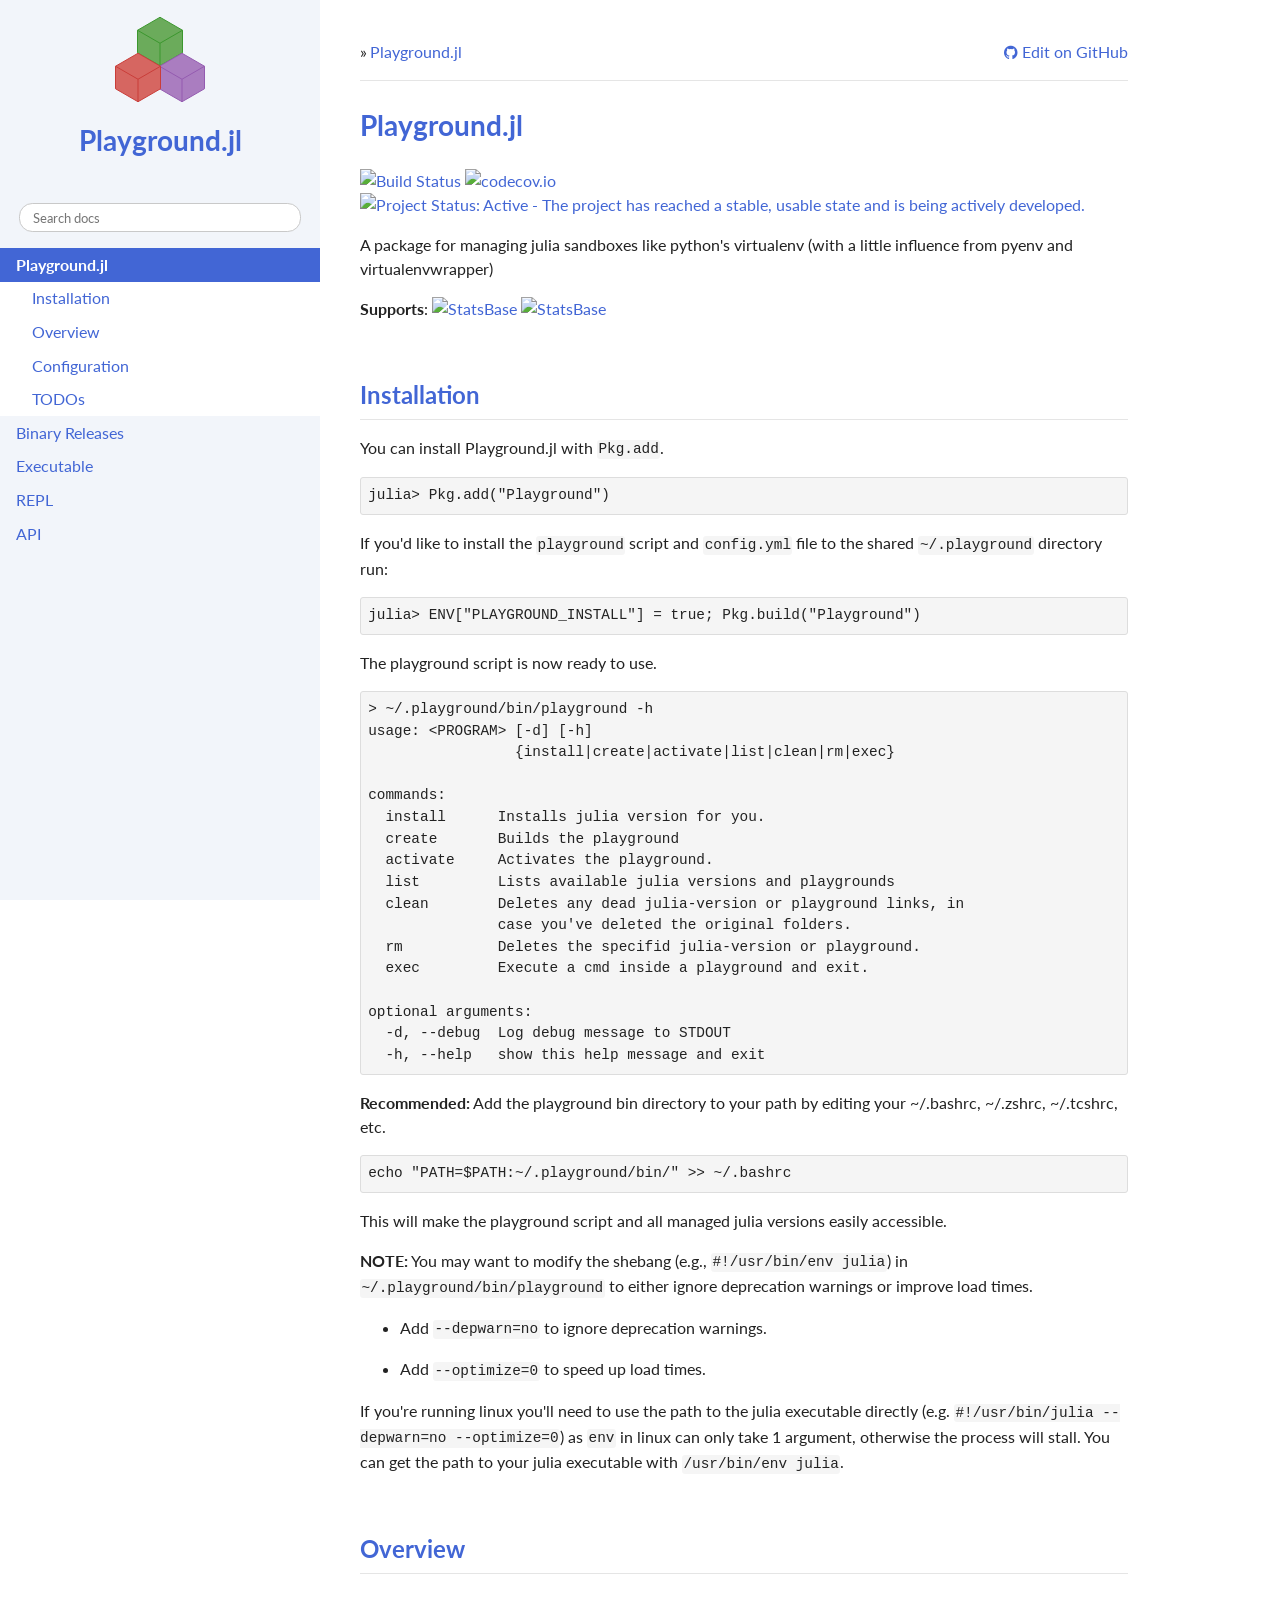
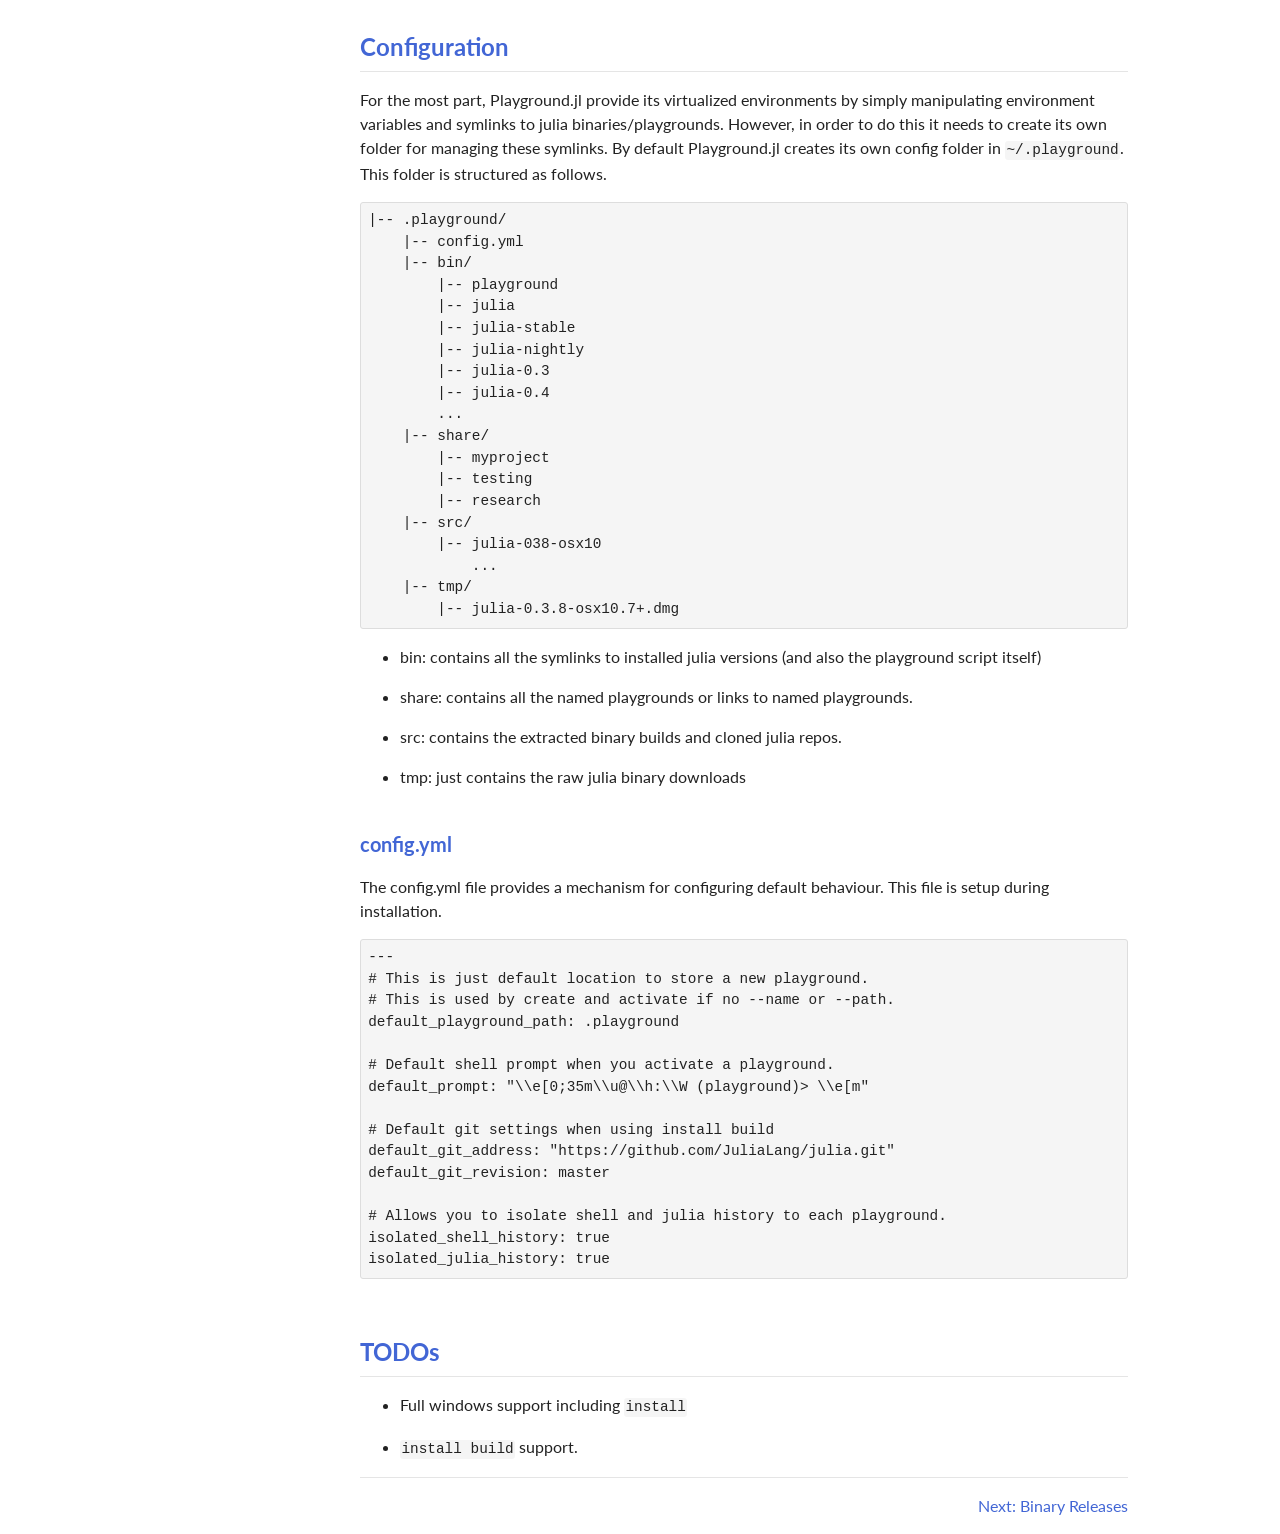
==== commit d416d7b0: "build based on 8d101e3" ====
--- a/latest/index.html
+++ b/latest/index.html
@@ -15,7 +15,7 @@
 
 optional arguments:
   -d, --debug  Log debug message to STDOUT
-  -h, --help   show this help message and exit</code></pre><p><strong>Recommended:</strong> Add the playground bin directory to your path by editing your ~/.bashrc, ~/.zshrc, ~/.tcshrc, etc.</p><pre><code class="language-shell">echo &quot;PATH=~/.playground/bin/:$PATH&quot; &gt;&gt; ~/.bashrc</code></pre><p>This will make the playground script and all managed julia versions easily accessible.</p><p><strong>NOTE:</strong> Currently, some of the dependencies in Playground.jl such as Options.jl and ArgParse.jl throw deprecation warnings. If you&#39;d like to ignore these warnings until new versions of these packages are release just add <code>--depwarn=no</code> to the shebang in <code>~/.playground/bin/playground</code>. If you&#39;re running linux you&#39;ll need to change this line to <code>#!/usr/bin/julia --depwarn=no</code> as <code>env</code> in linux can only take 1 argument otherwise the process will stall.</p><h2><a class="nav-anchor" id="Overview-1" href="#Overview-1">Overview</a></h2><h2><a class="nav-anchor" id="Configuration-1" href="#Configuration-1">Configuration</a></h2><p>For the most part, Playground.jl provide its virtualized environments by simply manipulating environment variables and symlinks to julia binaries/playgrounds. However, in order to do this it needs to create its own folder for managing these symlinks. By default Playground.jl creates its own config folder in <code>~/.playground</code>. This folder is structured as follows.</p><pre><code class="language-none">|-- .playground/
+  -h, --help   show this help message and exit</code></pre><p><strong>Recommended:</strong> Add the playground bin directory to your path by editing your ~/.bashrc, ~/.zshrc, ~/.tcshrc, etc.</p><pre><code class="language-shell">echo &quot;PATH=$PATH:~/.playground/bin/&quot; &gt;&gt; ~/.bashrc</code></pre><p>This will make the playground script and all managed julia versions easily accessible.</p><p><strong>NOTE:</strong> You may want to modify the shebang (e.g., <code>#!/usr/bin/env julia</code>) in <code>~/.playground/bin/playground</code> to either ignore deprecation warnings or improve load times.</p><ul><li><p>Add <code>--depwarn=no</code> to ignore deprecation warnings.</p></li><li><p>Add <code>--optimize=0</code> to speed up load times.</p></li></ul><p>If you&#39;re running linux you&#39;ll need to use the path to the julia executable directly (e.g. <code>#!/usr/bin/julia --depwarn=no --optimize=0</code>) as <code>env</code> in linux can only take 1 argument, otherwise the process will stall. You can get the path to your julia executable with <code>/usr/bin/env julia</code>.</p><h2><a class="nav-anchor" id="Overview-1" href="#Overview-1">Overview</a></h2><h2><a class="nav-anchor" id="Configuration-1" href="#Configuration-1">Configuration</a></h2><p>For the most part, Playground.jl provide its virtualized environments by simply manipulating environment variables and symlinks to julia binaries/playgrounds. However, in order to do this it needs to create its own folder for managing these symlinks. By default Playground.jl creates its own config folder in <code>~/.playground</code>. This folder is structured as follows.</p><pre><code class="language-none">|-- .playground/
     |-- config.yml
     |-- bin/
         |-- playground
@@ -47,4 +47,4 @@
 
 # Allows you to isolate shell and julia history to each playground.
 isolated_shell_history: true
-isolated_julia_history: true</code></pre><h2><a class="nav-anchor" id="TODOs-1" href="#TODOs-1">TODOs</a></h2><ul><li><p>More thorough test coverage</p></li><li><p>Full windows support including <code>install</code></p></li><li><p><code>install build</code> support.</p></li></ul><footer><hr/><a class="next" href="binaries.html"><span class="direction">Next</span><span class="title">Binary Releases</span></a></footer></article></body></html>
+isolated_julia_history: true</code></pre><h2><a class="nav-anchor" id="TODOs-1" href="#TODOs-1">TODOs</a></h2><ul><li><p>Full windows support including <code>install</code></p></li><li><p><code>install build</code> support.</p></li></ul><footer><hr/><a class="next" href="binaries.html"><span class="direction">Next</span><span class="title">Binary Releases</span></a></footer></article></body></html>
